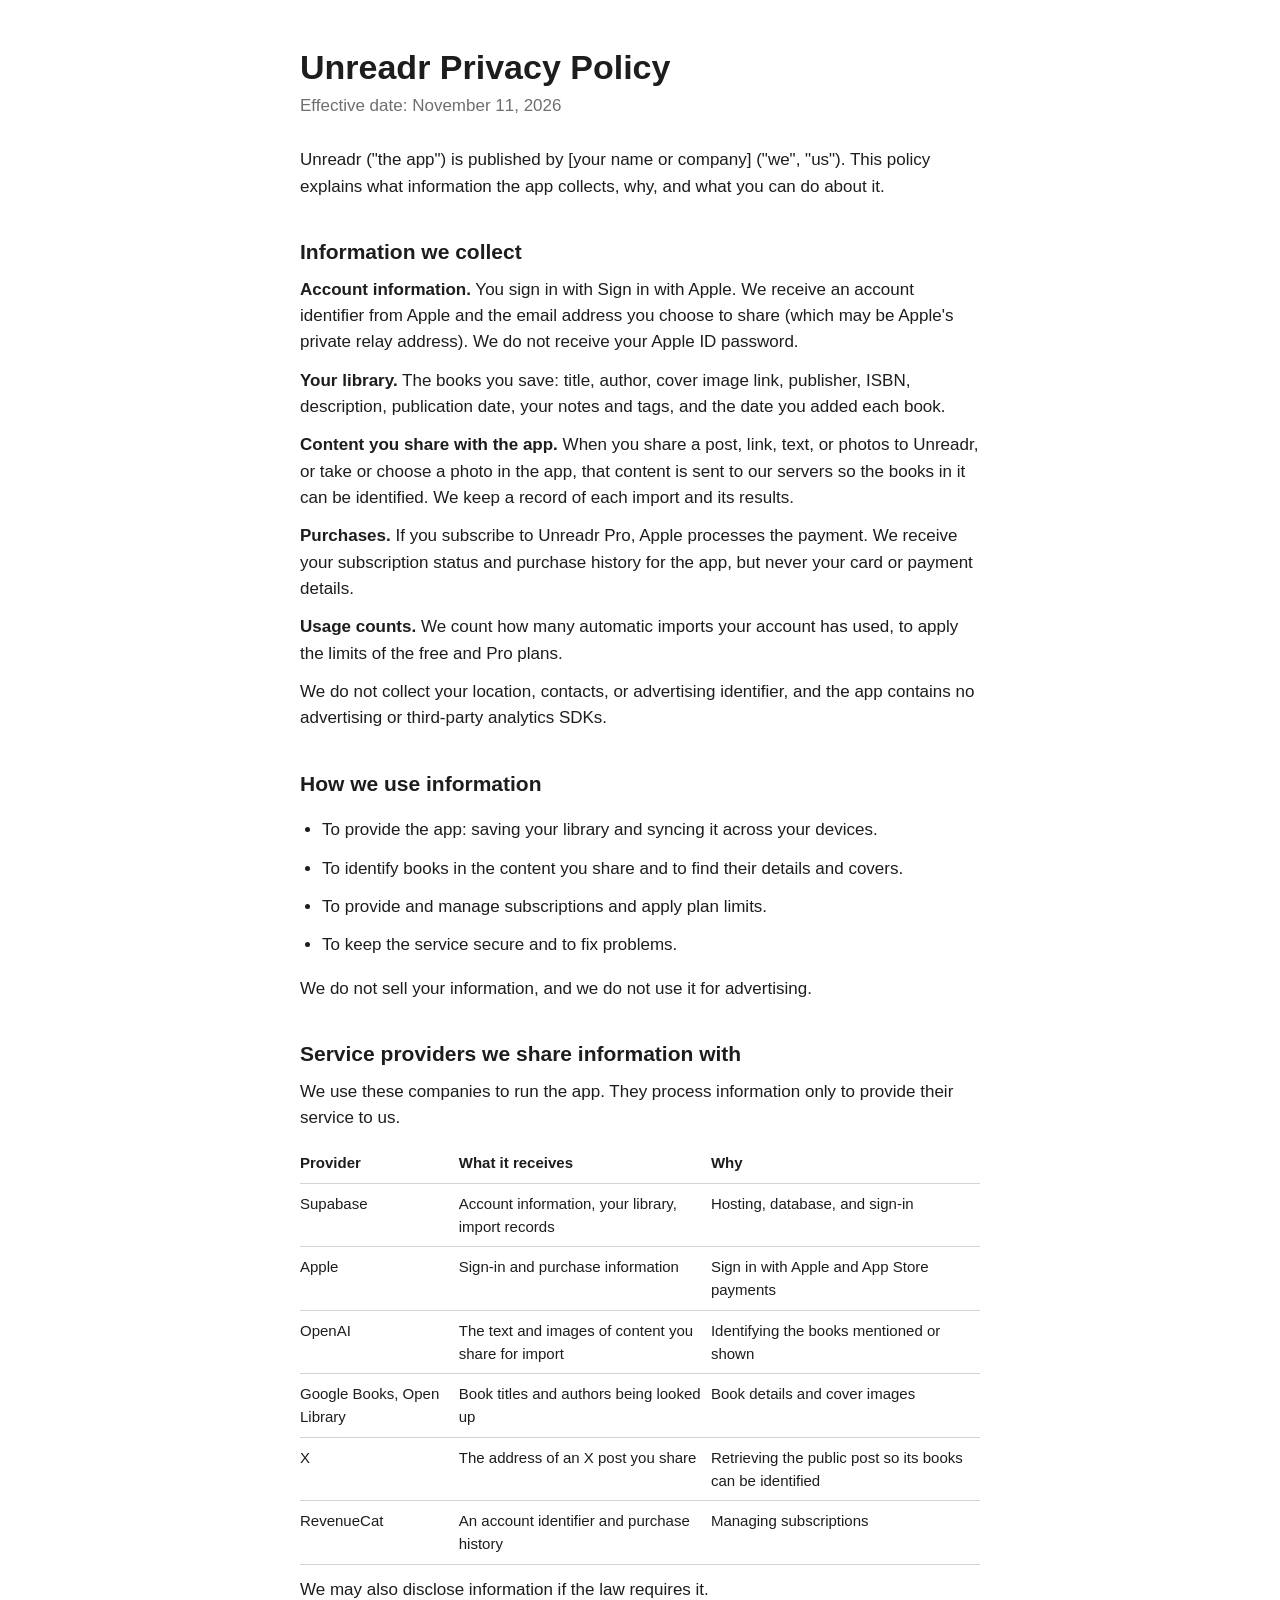
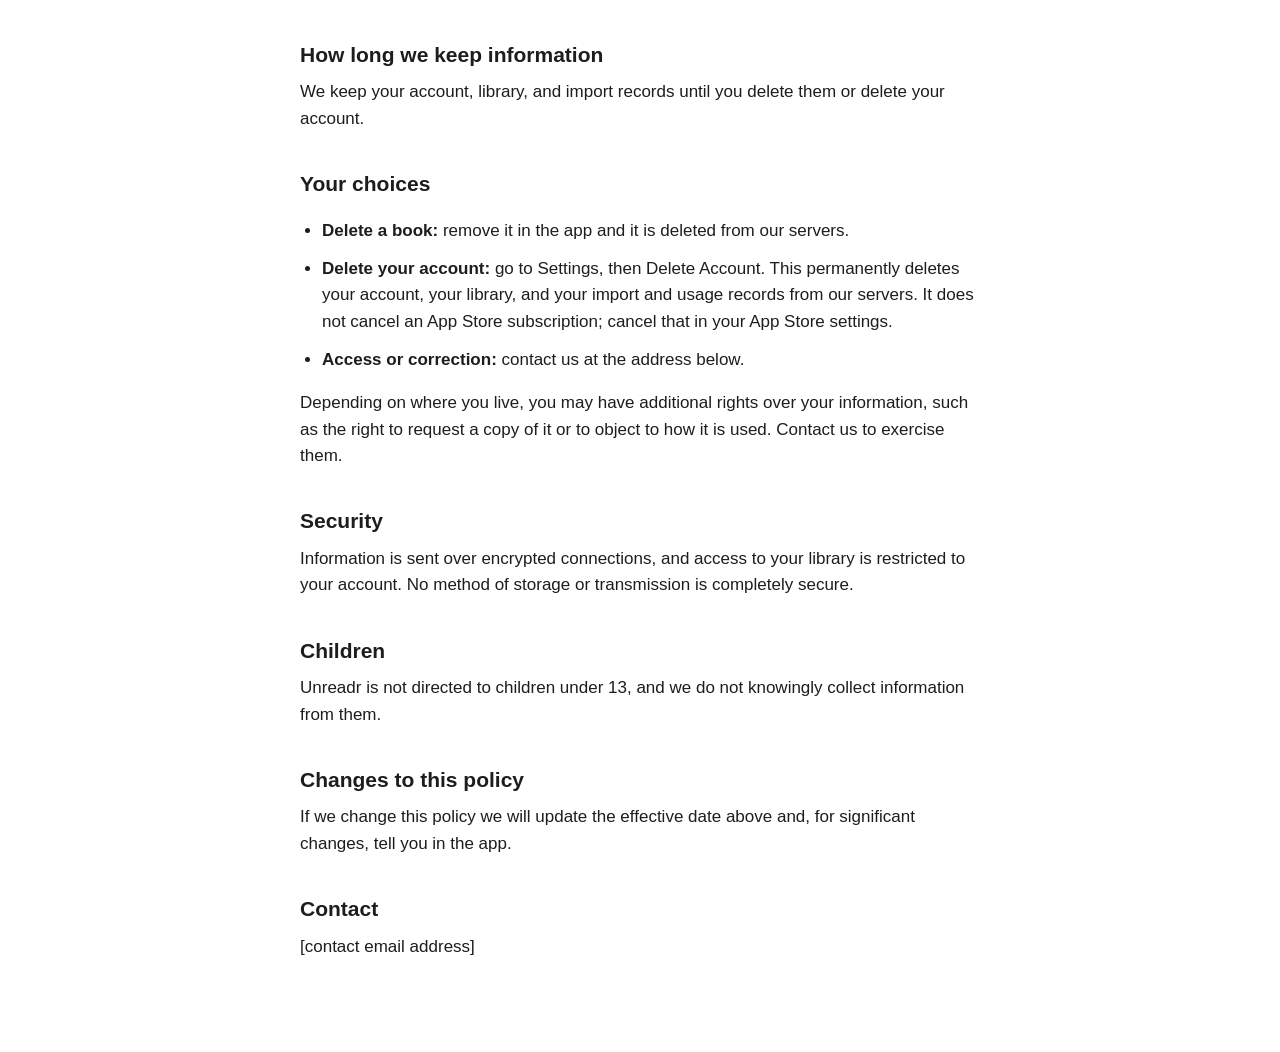
==== privacy/index.html @ 0269f845 "Add Unreadr privacy policy and legal links page Co-Authored-By: Claude Opus 5.5 <noreply@anthropic.c" ====
<!DOCTYPE html>
<html lang="en">
<head>
<meta charset="utf-8">
<meta name="viewport" content="width=device-width, initial-scale=1">
<title>Unreadr Privacy Policy</title>
<link rel="stylesheet" href="../style.css">
</head>
<body>
<main>
<h1>Unreadr Privacy Policy</h1>
<p class="meta">Effective date: November 11, 2026</p>

<p>Unreadr ("the app") is published by [your name or company] ("we", "us"). This policy explains what information the app collects, why, and what you can do about it.</p>

<h2>Information we collect</h2>
<p><strong>Account information.</strong> You sign in with Sign in with Apple. We receive an account identifier from Apple and the email address you choose to share (which may be Apple's private relay address). We do not receive your Apple ID password.</p>
<p><strong>Your library.</strong> The books you save: title, author, cover image link, publisher, ISBN, description, publication date, your notes and tags, and the date you added each book.</p>
<p><strong>Content you share with the app.</strong> When you share a post, link, text, or photos to Unreadr, or take or choose a photo in the app, that content is sent to our servers so the books in it can be identified. We keep a record of each import and its results.</p>
<p><strong>Purchases.</strong> If you subscribe to Unreadr Pro, Apple processes the payment. We receive your subscription status and purchase history for the app, but never your card or payment details.</p>
<p><strong>Usage counts.</strong> We count how many automatic imports your account has used, to apply the limits of the free and Pro plans.</p>
<p>We do not collect your location, contacts, or advertising identifier, and the app contains no advertising or third-party analytics SDKs.</p>

<h2>How we use information</h2>
<ul>
<li>To provide the app: saving your library and syncing it across your devices.</li>
<li>To identify books in the content you share and to find their details and covers.</li>
<li>To provide and manage subscriptions and apply plan limits.</li>
<li>To keep the service secure and to fix problems.</li>
</ul>
<p>We do not sell your information, and we do not use it for advertising.</p>

<h2>Service providers we share information with</h2>
<p>We use these companies to run the app. They process information only to provide their service to us.</p>
<table>
<thead><tr><th>Provider</th><th>What it receives</th><th>Why</th></tr></thead>
<tbody>
<tr><td>Supabase</td><td>Account information, your library, import records</td><td>Hosting, database, and sign-in</td></tr>
<tr><td>Apple</td><td>Sign-in and purchase information</td><td>Sign in with Apple and App Store payments</td></tr>
<tr><td>OpenAI</td><td>The text and images of content you share for import</td><td>Identifying the books mentioned or shown</td></tr>
<tr><td>Google Books, Open Library</td><td>Book titles and authors being looked up</td><td>Book details and cover images</td></tr>
<tr><td>X</td><td>The address of an X post you share</td><td>Retrieving the public post so its books can be identified</td></tr>
<tr><td>RevenueCat</td><td>An account identifier and purchase history</td><td>Managing subscriptions</td></tr>
</tbody>
</table>
<p>We may also disclose information if the law requires it.</p>

<h2>How long we keep information</h2>
<p>We keep your account, library, and import records until you delete them or delete your account.</p>

<h2>Your choices</h2>
<ul>
<li><strong>Delete a book:</strong> remove it in the app and it is deleted from our servers.</li>
<li><strong>Delete your account:</strong> go to Settings, then Delete Account. This permanently deletes your account, your library, and your import and usage records from our servers. It does not cancel an App Store subscription; cancel that in your App Store settings.</li>
<li><strong>Access or correction:</strong> contact us at the address below.</li>
</ul>
<p>Depending on where you live, you may have additional rights over your information, such as the right to request a copy of it or to object to how it is used. Contact us to exercise them.</p>

<h2>Security</h2>
<p>Information is sent over encrypted connections, and access to your library is restricted to your account. No method of storage or transmission is completely secure.</p>

<h2>Children</h2>
<p>Unreadr is not directed to children under 13, and we do not knowingly collect information from them.</p>

<h2>Changes to this policy</h2>
<p>If we change this policy we will update the effective date above and, for significant changes, tell you in the app.</p>

<h2>Contact</h2>
<p>[contact email address]</p>
</main>
</body>
</html>
---- style.css ----
:root { color-scheme: light dark; --fg:#1d1d1f; --muted:#6e6e73; --line:#d2d2d7; --bg:#fff; }
@media (prefers-color-scheme: dark) { :root { --fg:#f5f5f7; --muted:#a1a1a6; --line:#3a3a3c; --bg:#000; } }
* { box-sizing: border-box; }
body { margin:0; background:var(--bg); color:var(--fg); font:17px/1.55 -apple-system, BlinkMacSystemFont, "Segoe UI", Helvetica, Arial, sans-serif; }
main { max-width: 720px; margin: 0 auto; padding: 48px 20px 80px; }
h1 { font-size: 34px; line-height: 1.15; margin: 0 0 6px; }
h2 { font-size: 21px; margin: 36px 0 8px; }
p, li { margin: 0 0 12px; }
ul { padding-left: 22px; }
.meta { color: var(--muted); margin-bottom: 28px; }
table { width: 100%; border-collapse: collapse; font-size: 15px; margin: 8px 0 12px; }
th, td { text-align: left; vertical-align: top; padding: 8px 10px 8px 0; border-bottom: 1px solid var(--line); }
th { font-weight: 600; }
a { color: #0a84ff; }
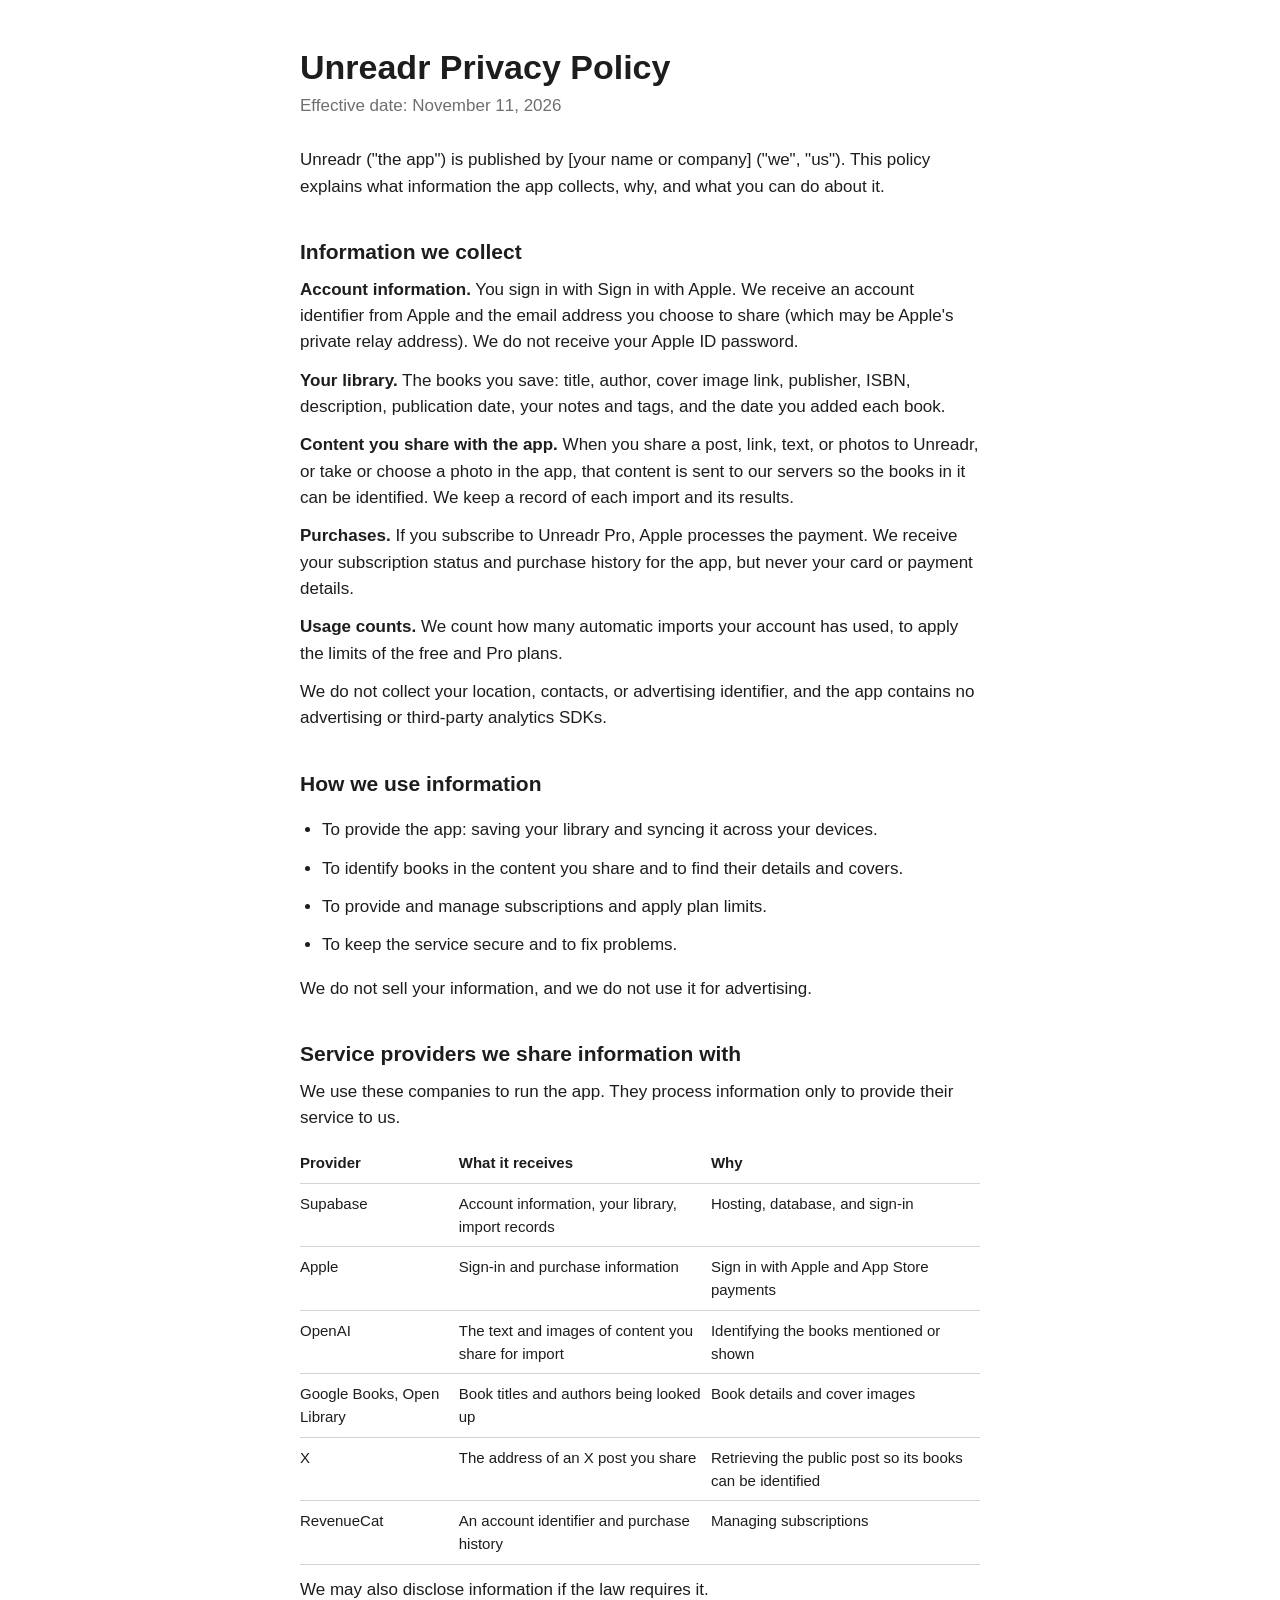
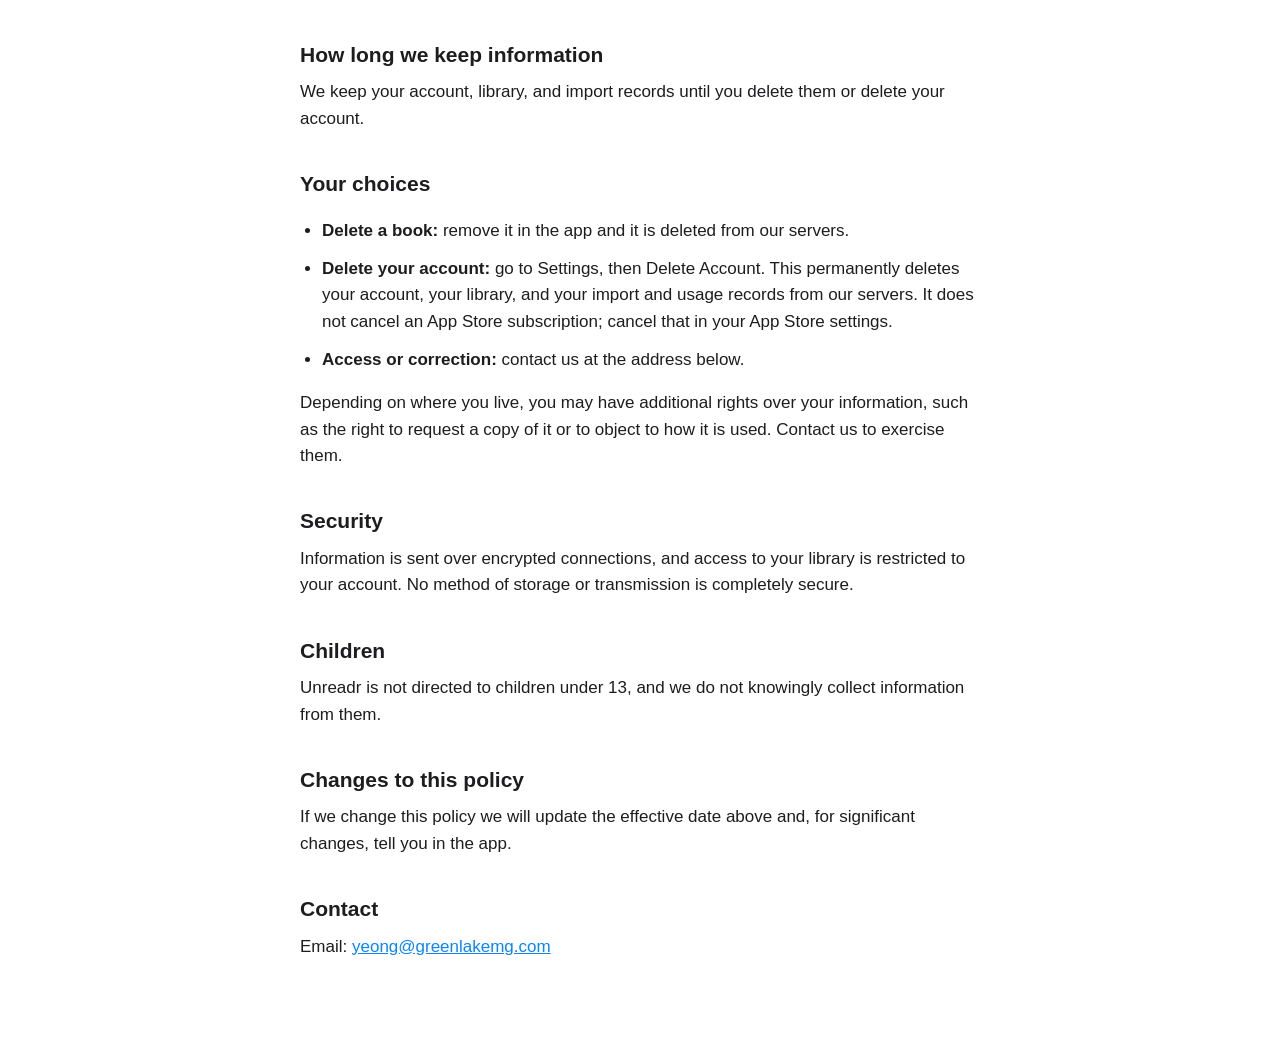
==== commit 186c6c43: "Add the privacy contact email Co-Authored-By: Claude Opus 5.5 <noreply@anthropic.com>" ====
--- a/privacy/index.html
+++ b/privacy/index.html
@@ -66,7 +66,7 @@
 <p>If we change this policy we will update the effective date above and, for significant changes, tell you in the app.</p>
 
 <h2>Contact</h2>
-<p>[contact email address]</p>
+<p>Email: <a href="mailto:yeong@greenlakemg.com">yeong@greenlakemg.com</a></p>
 </main>
 </body>
 </html>
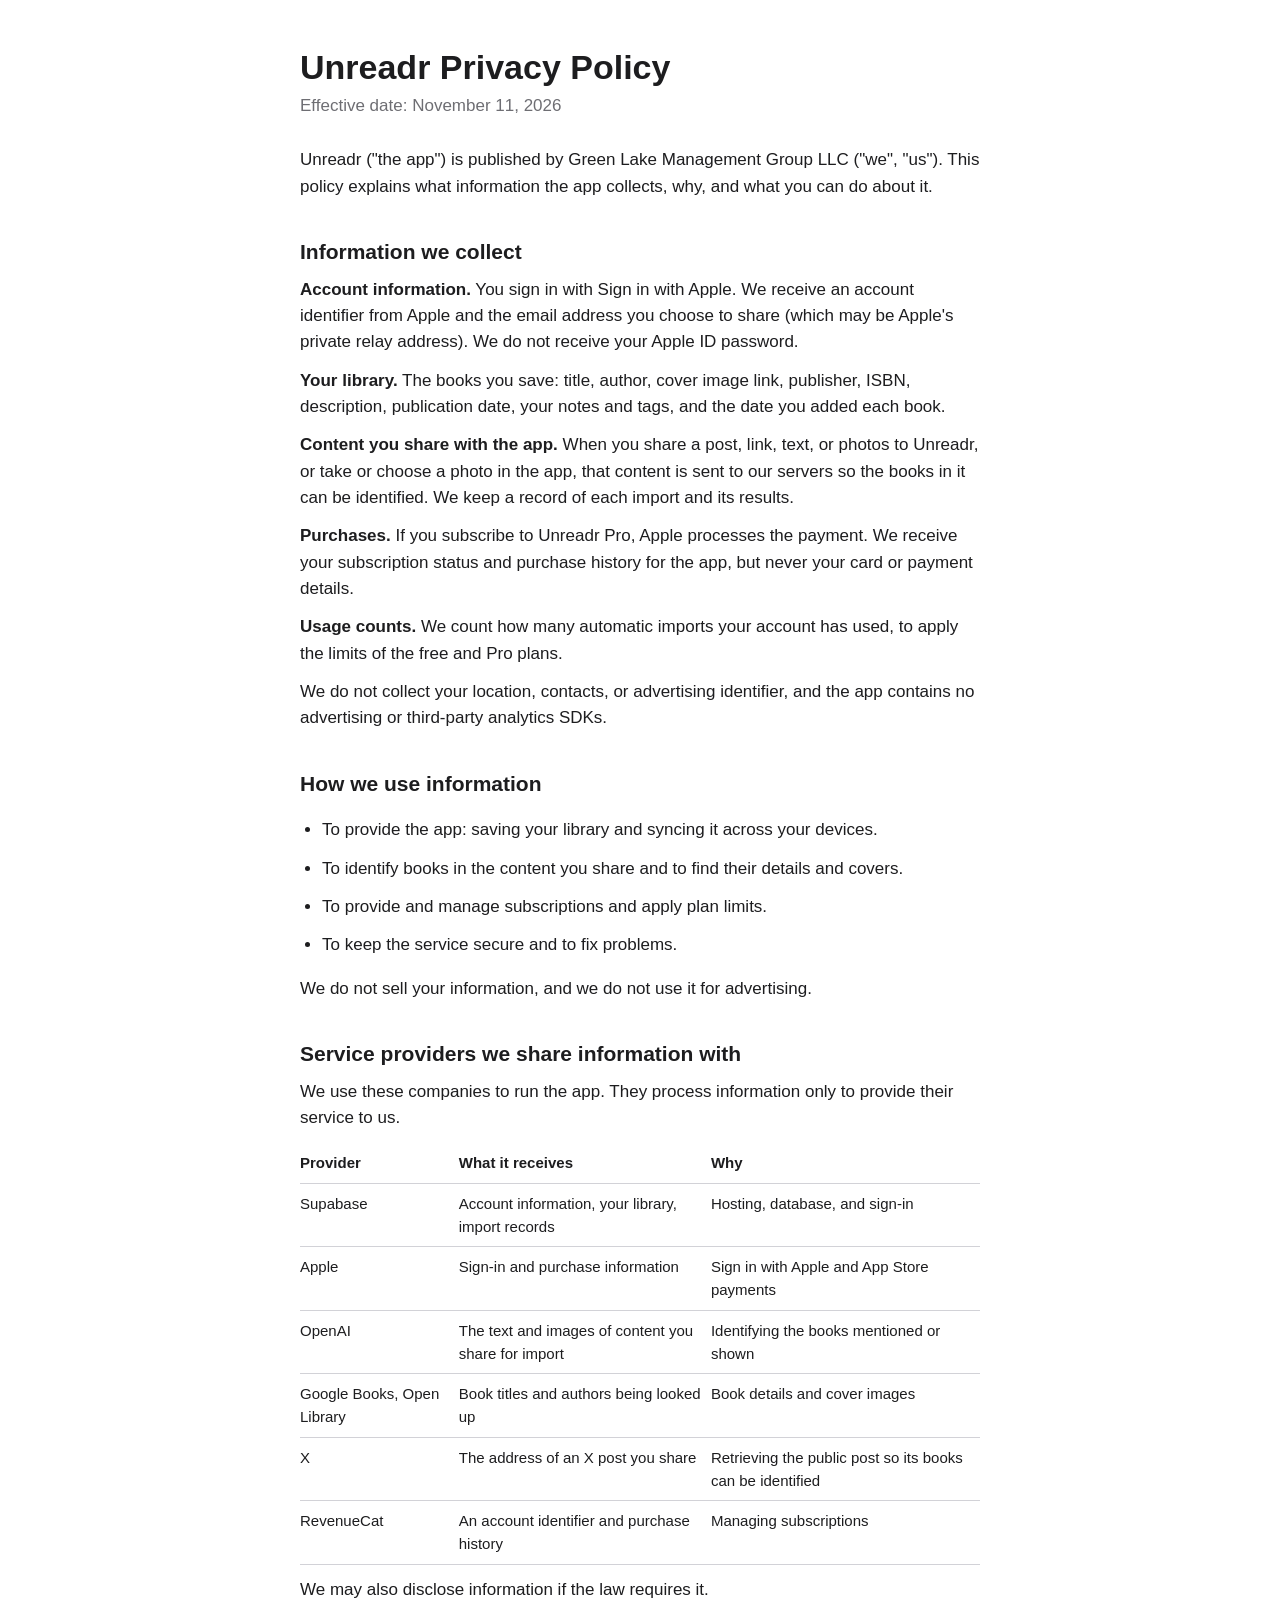
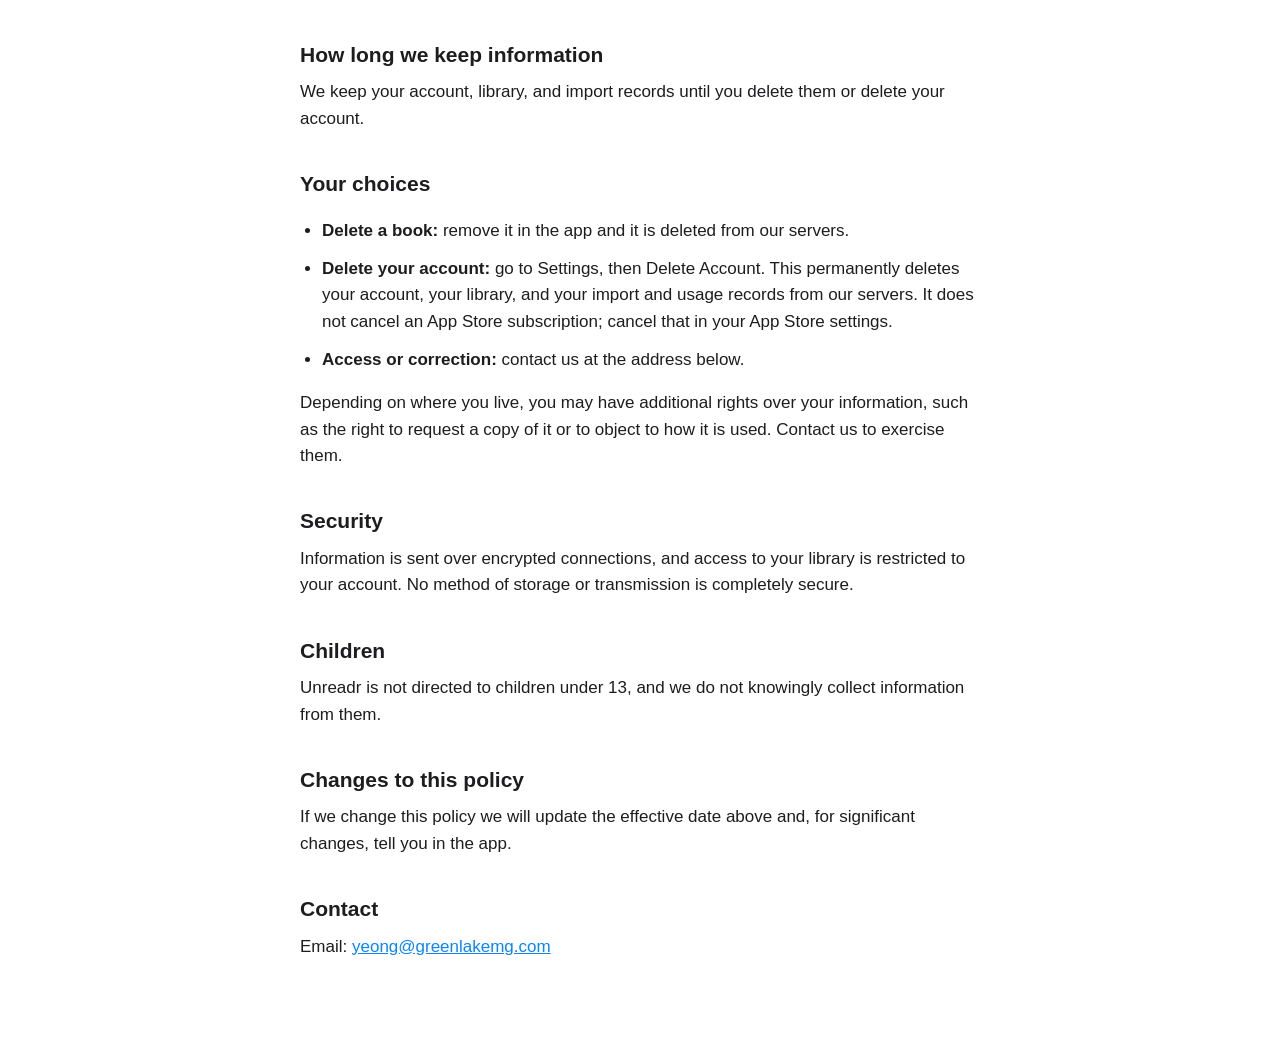
==== commit 1bc1ad98: "Name Green Lake Management Group LLC as the publisher Co-Authored-By: Claude Opus 5.5 <noreply@anthr" ====
--- a/privacy/index.html
+++ b/privacy/index.html
@@ -11,7 +11,7 @@
 <h1>Unreadr Privacy Policy</h1>
 <p class="meta">Effective date: November 11, 2026</p>
 
-<p>Unreadr ("the app") is published by [your name or company] ("we", "us"). This policy explains what information the app collects, why, and what you can do about it.</p>
+<p>Unreadr ("the app") is published by Green Lake Management Group LLC ("we", "us"). This policy explains what information the app collects, why, and what you can do about it.</p>
 
 <h2>Information we collect</h2>
 <p><strong>Account information.</strong> You sign in with Sign in with Apple. We receive an account identifier from Apple and the email address you choose to share (which may be Apple's private relay address). We do not receive your Apple ID password.</p>
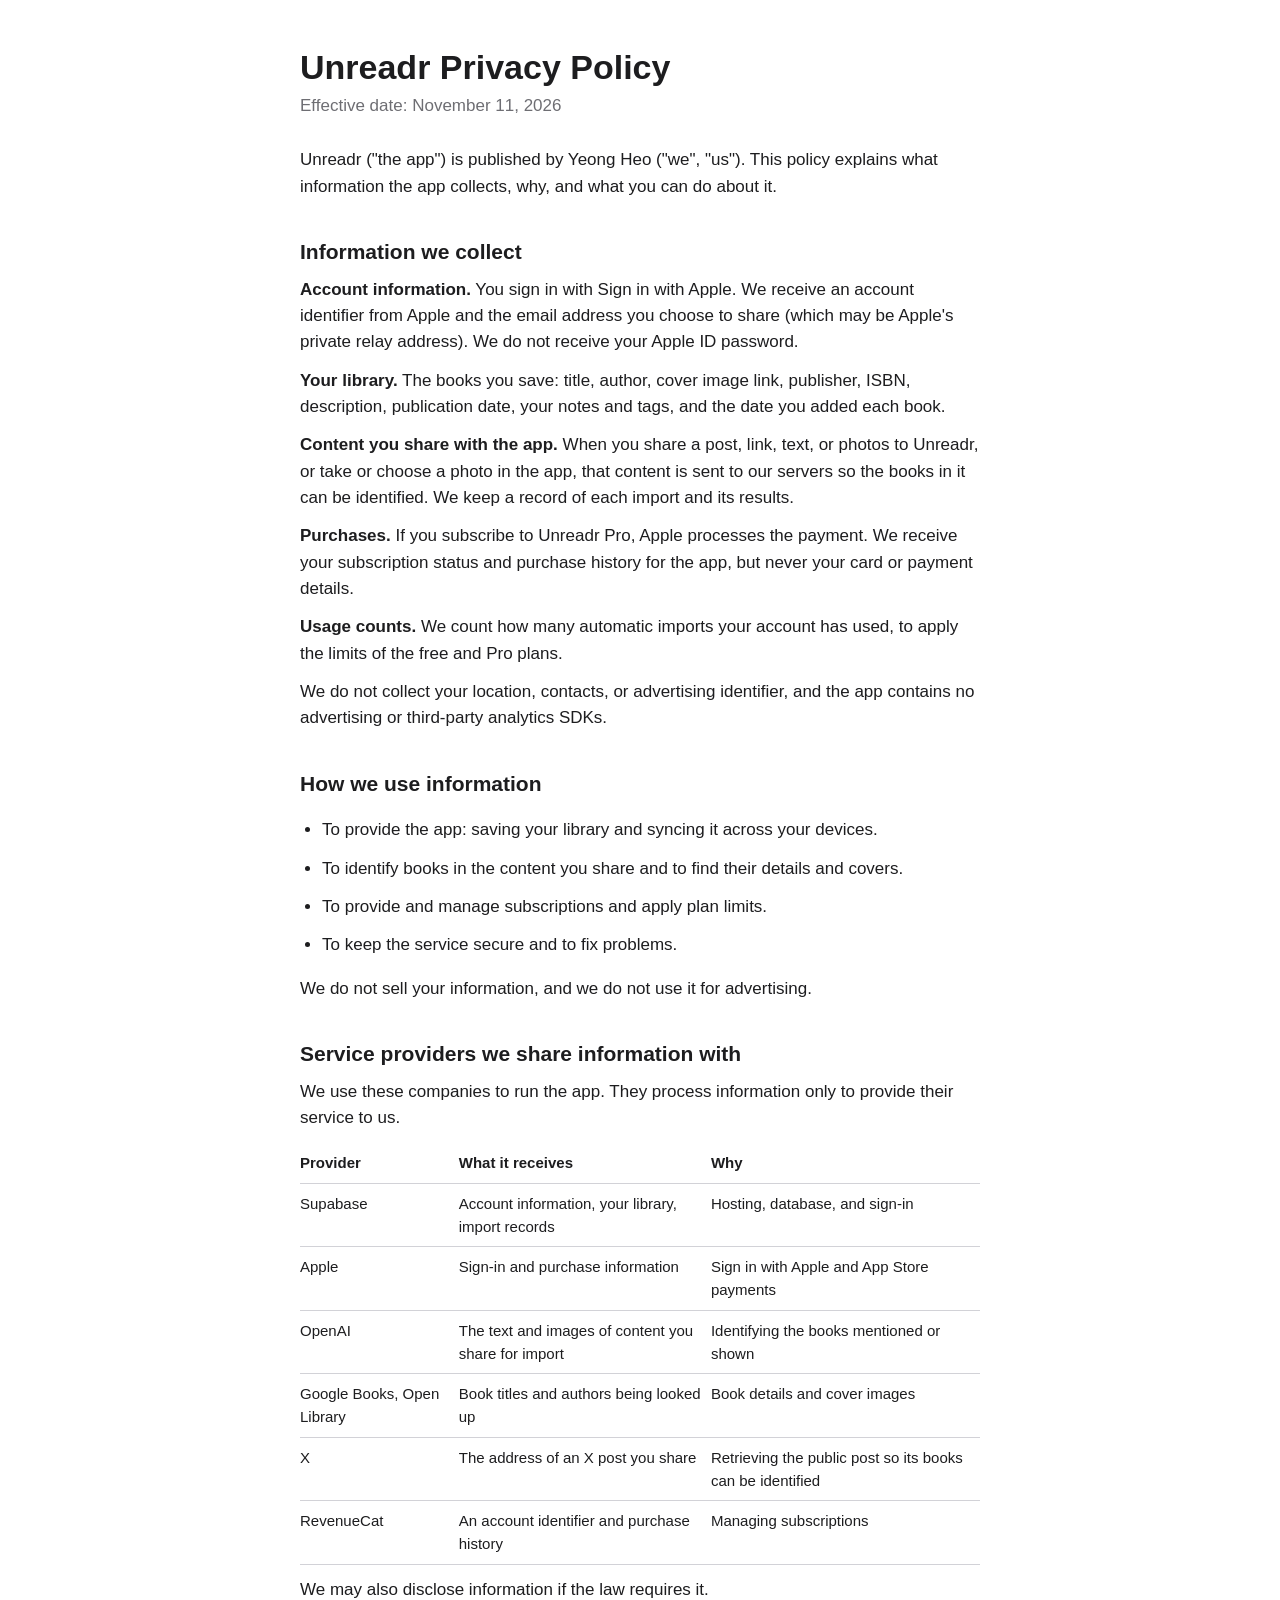
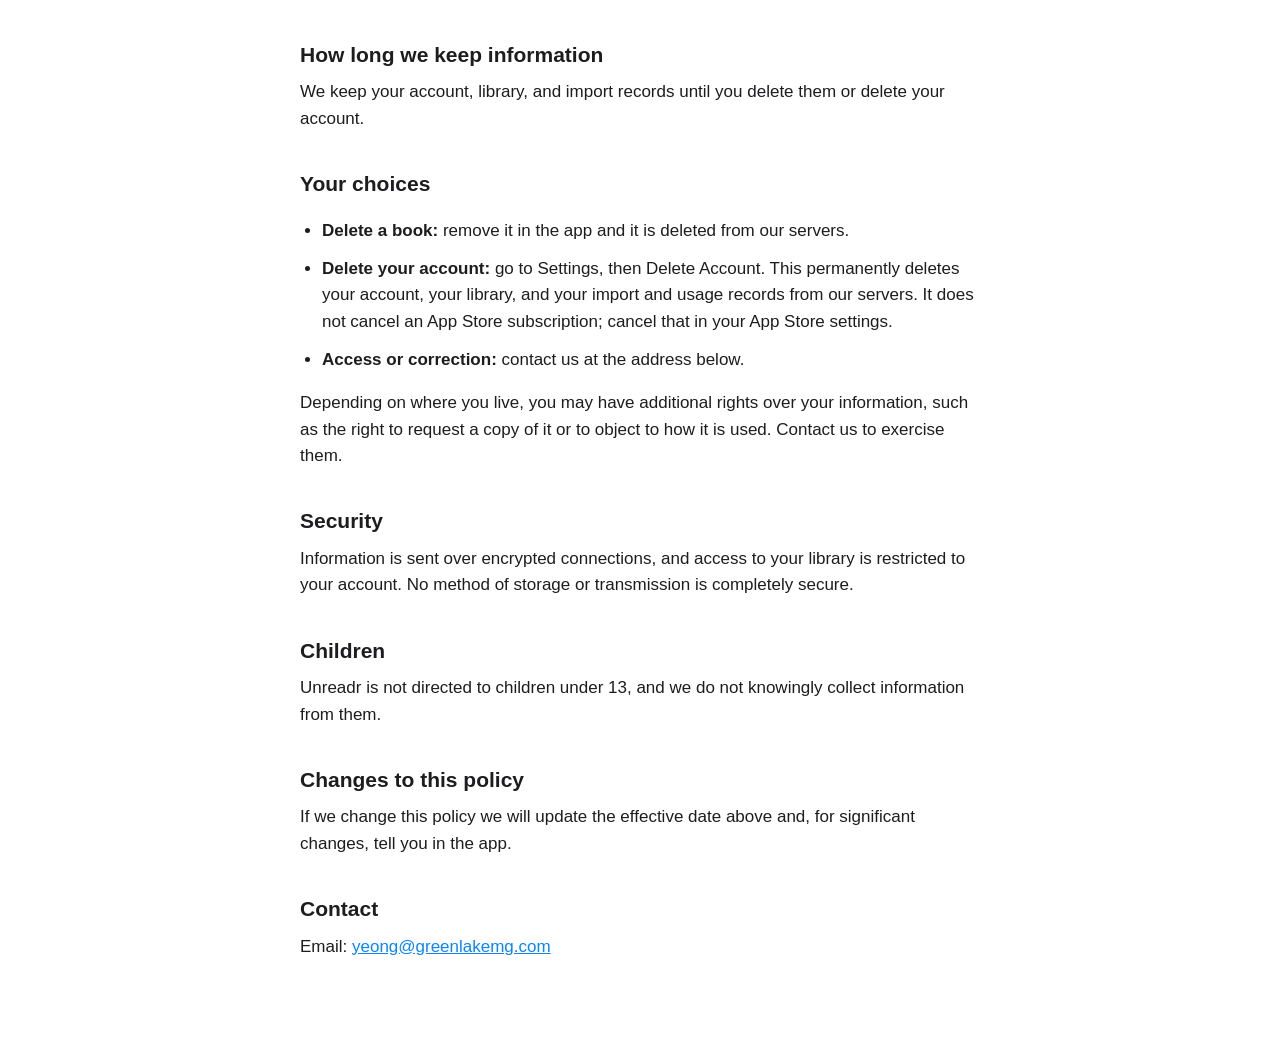
==== commit 6b0d540d: "Name Yeong Heo as the publisher until the account moves to the company Co-Authored-By: Claude Opus 5" ====
--- a/privacy/index.html
+++ b/privacy/index.html
@@ -11,7 +11,7 @@
 <h1>Unreadr Privacy Policy</h1>
 <p class="meta">Effective date: November 11, 2026</p>
 
-<p>Unreadr ("the app") is published by Green Lake Management Group LLC ("we", "us"). This policy explains what information the app collects, why, and what you can do about it.</p>
+<p>Unreadr ("the app") is published by Yeong Heo ("we", "us"). This policy explains what information the app collects, why, and what you can do about it.</p>
 
 <h2>Information we collect</h2>
 <p><strong>Account information.</strong> You sign in with Sign in with Apple. We receive an account identifier from Apple and the email address you choose to share (which may be Apple's private relay address). We do not receive your Apple ID password.</p>
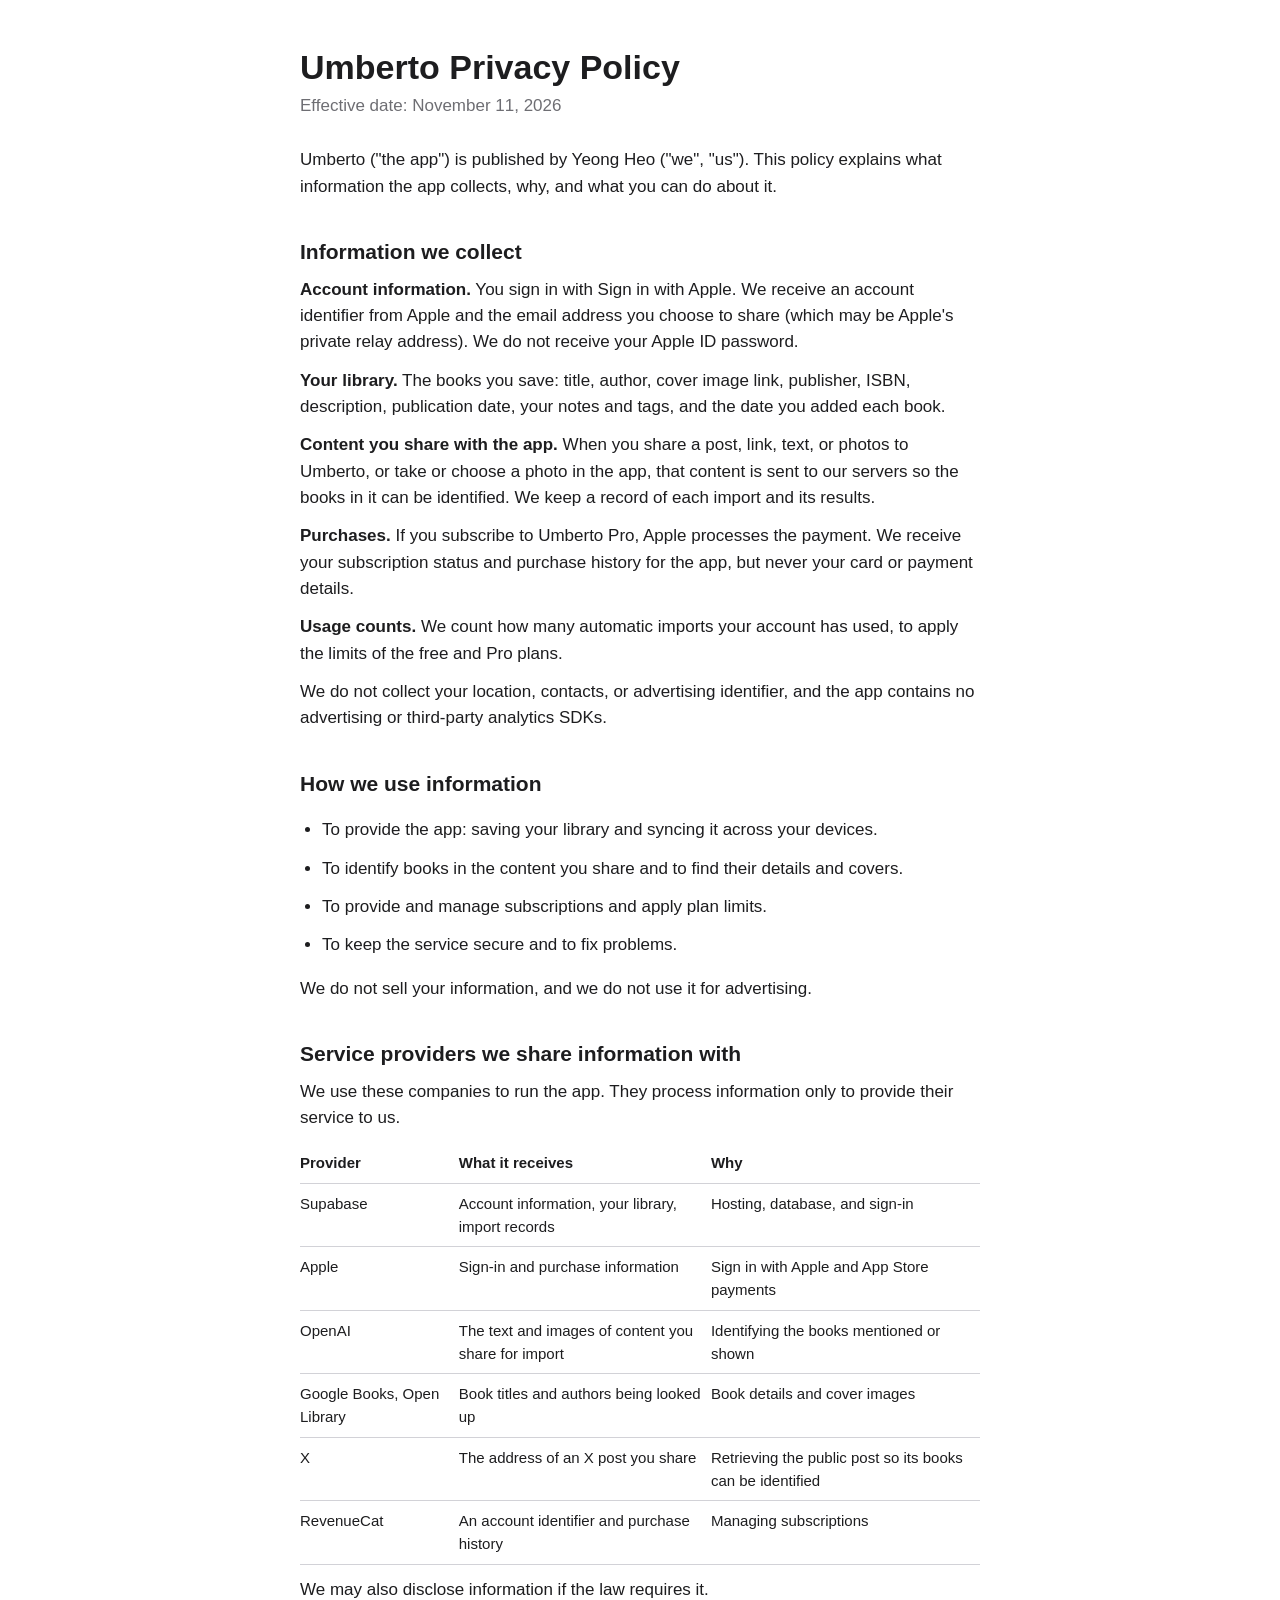
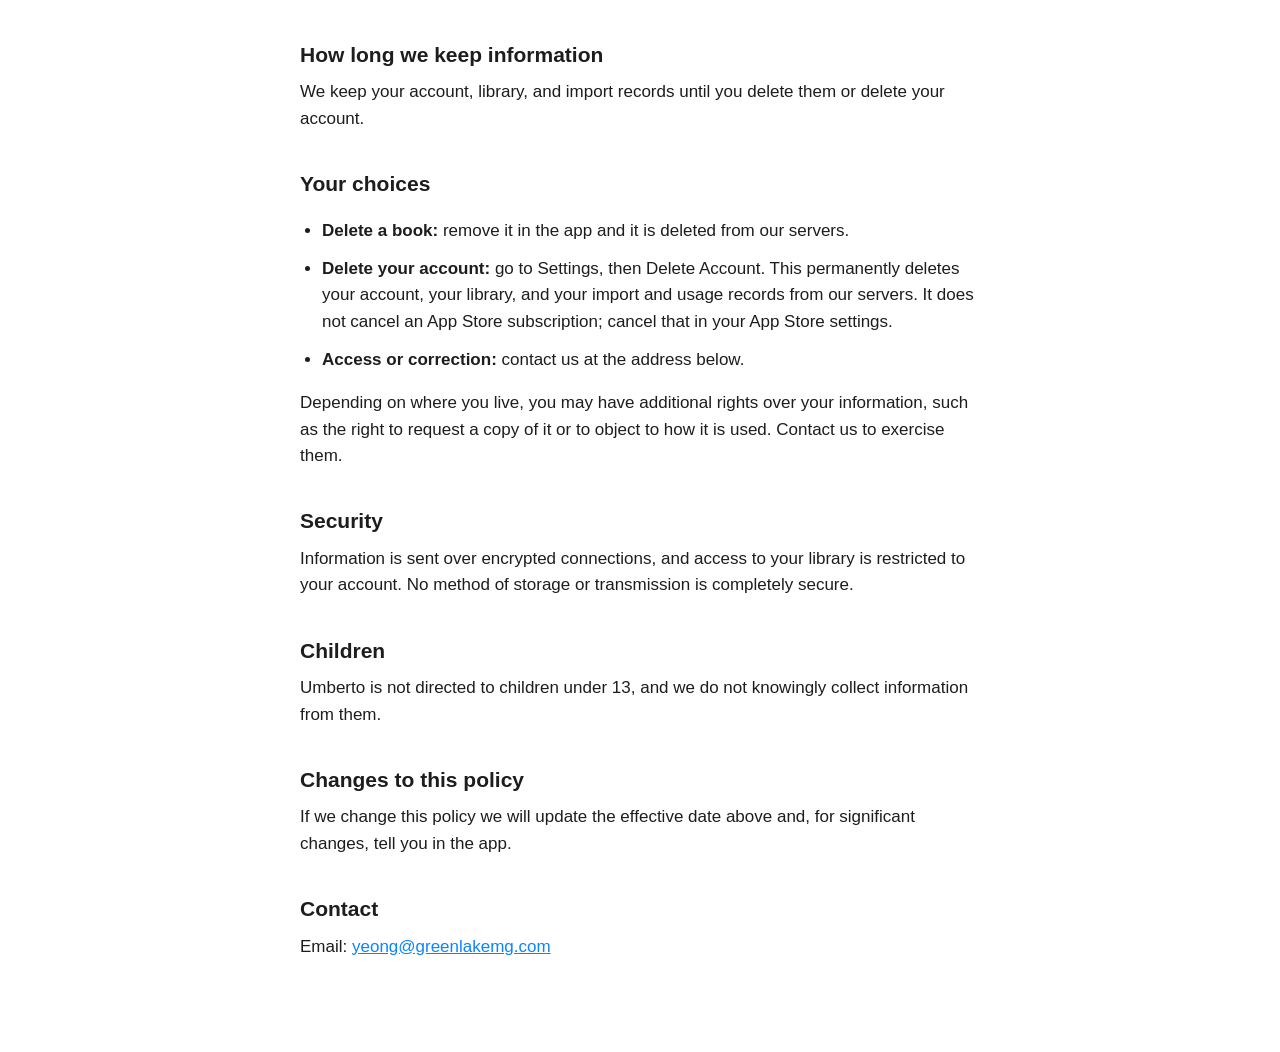
==== commit df5368b6: "Rename the app to Umberto Co-Authored-By: Claude Opus 5.5 <noreply@anthropic.com>" ====
--- a/privacy/index.html
+++ b/privacy/index.html
@@ -3,21 +3,21 @@
 <head>
 <meta charset="utf-8">
 <meta name="viewport" content="width=device-width, initial-scale=1">
-<title>Unreadr Privacy Policy</title>
+<title>Umberto Privacy Policy</title>
 <link rel="stylesheet" href="../style.css">
 </head>
 <body>
 <main>
-<h1>Unreadr Privacy Policy</h1>
+<h1>Umberto Privacy Policy</h1>
 <p class="meta">Effective date: November 11, 2026</p>
 
-<p>Unreadr ("the app") is published by Yeong Heo ("we", "us"). This policy explains what information the app collects, why, and what you can do about it.</p>
+<p>Umberto ("the app") is published by Yeong Heo ("we", "us"). This policy explains what information the app collects, why, and what you can do about it.</p>
 
 <h2>Information we collect</h2>
 <p><strong>Account information.</strong> You sign in with Sign in with Apple. We receive an account identifier from Apple and the email address you choose to share (which may be Apple's private relay address). We do not receive your Apple ID password.</p>
 <p><strong>Your library.</strong> The books you save: title, author, cover image link, publisher, ISBN, description, publication date, your notes and tags, and the date you added each book.</p>
-<p><strong>Content you share with the app.</strong> When you share a post, link, text, or photos to Unreadr, or take or choose a photo in the app, that content is sent to our servers so the books in it can be identified. We keep a record of each import and its results.</p>
-<p><strong>Purchases.</strong> If you subscribe to Unreadr Pro, Apple processes the payment. We receive your subscription status and purchase history for the app, but never your card or payment details.</p>
+<p><strong>Content you share with the app.</strong> When you share a post, link, text, or photos to Umberto, or take or choose a photo in the app, that content is sent to our servers so the books in it can be identified. We keep a record of each import and its results.</p>
+<p><strong>Purchases.</strong> If you subscribe to Umberto Pro, Apple processes the payment. We receive your subscription status and purchase history for the app, but never your card or payment details.</p>
 <p><strong>Usage counts.</strong> We count how many automatic imports your account has used, to apply the limits of the free and Pro plans.</p>
 <p>We do not collect your location, contacts, or advertising identifier, and the app contains no advertising or third-party analytics SDKs.</p>
 
@@ -60,7 +60,7 @@
 <p>Information is sent over encrypted connections, and access to your library is restricted to your account. No method of storage or transmission is completely secure.</p>
 
 <h2>Children</h2>
-<p>Unreadr is not directed to children under 13, and we do not knowingly collect information from them.</p>
+<p>Umberto is not directed to children under 13, and we do not knowingly collect information from them.</p>
 
 <h2>Changes to this policy</h2>
 <p>If we change this policy we will update the effective date above and, for significant changes, tell you in the app.</p>
